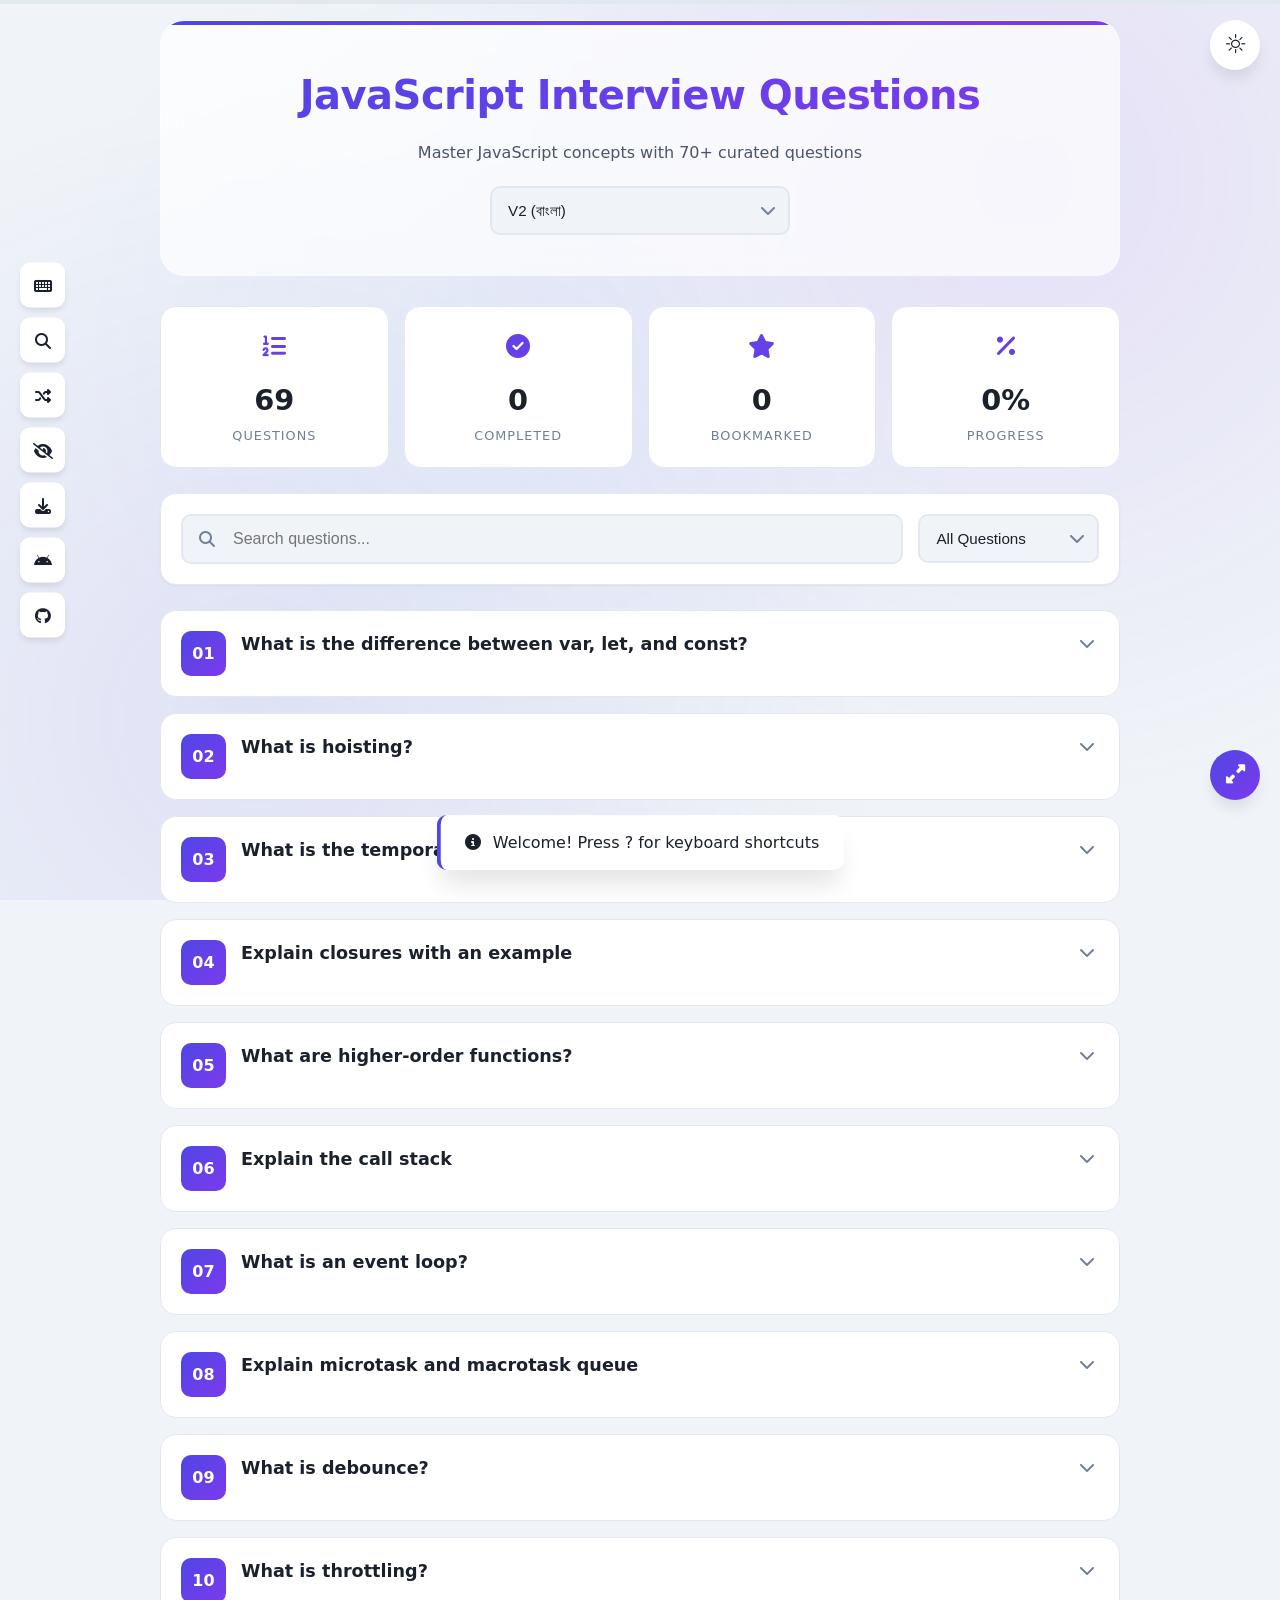
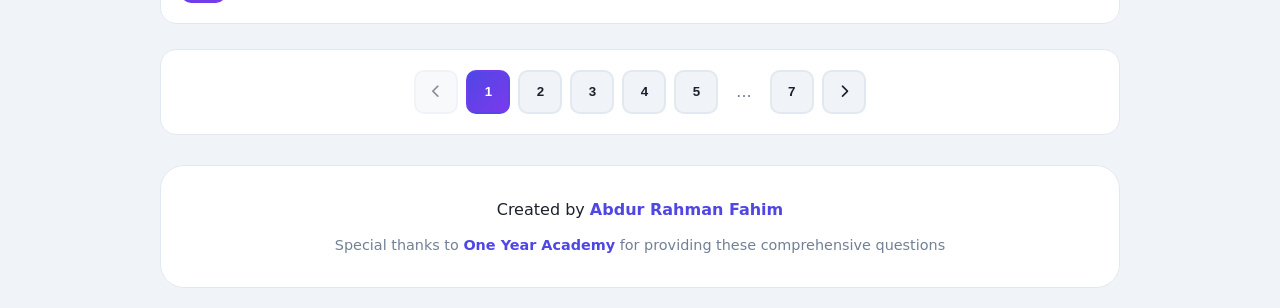
==== index.html @ f9975d42 "v2 and v2english added." ====
<!DOCTYPE html>
<html lang="en">

<head>
  <meta charset="UTF-8">
  <meta name="viewport" content="width=device-width, initial-scale=1.0">
  <title>JavaScript Interview Questions</title>
  <link rel="stylesheet" href="css/all.css">
  <link rel="stylesheet" href="https://cdnjs.cloudflare.com/ajax/libs/font-awesome/6.5.1/css/all.min.css">
  <link rel="stylesheet" href="css/styles.css">
</head>

<body>

  <!-- Progress Bar -->
  <div class="progress-container">
    <div class="progress-bar" id="progressBar"></div>
  </div>

  <!-- Mobile App Bar -->
  <div class="mobile-appbar">
    <div class="appbar-content">
      <h2 class="appbar-title">JS Interview</h2>
      <div class="select-wrapper" style="max-width: 85px; margin: 0 6px;">
        <select id="mobileVersionSelect" onchange="handleVersionChange(this)">
          <option value="v1">V1</option>
          <option value="v2-bn" selected>V2</option>
          <option value="v2-en">V2 (En)</option>
        </select>
      </div>
      <div class="appbar-actions">
        <button class="appbar-btn" onclick="toggleTheme()" aria-label="Toggle theme">
          <i id="mobile-theme-icon"></i>
        </button>
        <button class="appbar-btn" onclick="toggleMobileMenu()" aria-label="Menu">
          <i class="fas fa-bars"></i>
        </button>
      </div>
    </div>
    <!-- Mobile Menu -->
    <div class="mobile-menu" id="mobileMenu">
      <button class="mobile-menu-item" onclick="openModal('shortcuts'); toggleMobileMenu()">
        <i class="fas fa-keyboard"></i>
        <span>Shortcuts</span>
      </button>
      <button class="mobile-menu-item" onclick="openModal('jump'); toggleMobileMenu()">
        <i class="fas fa-search"></i>
        <span>Jump to Question</span>
      </button>
      <button class="mobile-menu-item" onclick="randomQuestion(); toggleMobileMenu()">
        <i class="fas fa-dice"></i>
        <span>Random</span>
      </button>
      <button class="mobile-menu-item" onclick="toggleQuizMode(); toggleMobileMenu()">
        <i class="fas fa-eye-slash"></i>
        <span>Quiz Mode</span>
      </button>
      <button class="mobile-menu-item" onclick="exportProgress(); toggleMobileMenu()">
        <i class="fas fa-download"></i>
        <span>Export</span>
      </button>
      <button class="mobile-menu-item" onclick="downloadApk(); toggleMobileMenu()">
        <i class="fa-brands fa-android"></i>
        <span>Download App</span>
      </button>
      <a href="https://github.com/abdurrahmanfahim/JavaScript-Interview-Questions.git" target="_blank" class="mobile-menu-item">
        <i class="fa-brands fa-github"></i>
        <span>Github Repository</span>
      </a>
    </div>
  </div>

  <!-- Theme Toggle -->
  <button class="theme-toggle" onclick="toggleTheme()" aria-label="Toggle theme">
    <i id="theme-icon"></i>
  </button>

  <!-- Expand Toggle -->
<button class="expand-btn" id="toggleExpand">
  <i class="fas fa-expand-alt"></i>
</button>

  <!-- Back to Top -->
  <button class="back-to-top" id="backToTop" onclick="scrollToTop()">
    <i class="fas fa-arrow-up"></i>
  </button>

  <!-- Quick Actions -->
  <div class="quick-actions">
    <button class="quick-action-btn" onclick="openModal('shortcuts')">
      <i class="fas fa-keyboard"></i>
      <span class="tooltip">Keyboard Shortcuts</span>
    </button>
    <button class="quick-action-btn" onclick="openModal('jump')">
      <i class="fas fa-search"></i>
      <span class="tooltip">Jump to Question</span>
    </button>
    <button class="quick-action-btn" onclick="randomQuestion()">
      <i class="fas fa-random"></i>
      <span class="tooltip">Random Question</span>
    </button>
    <button class="quick-action-btn" onclick="toggleQuizMode()">
      <i class="fas fa-eye-slash"></i>
      <span class="tooltip">Quiz Mode</span>
    </button>
    <button class="quick-action-btn" onclick="exportProgress()">
      <i class="fas fa-download"></i>
      <span class="tooltip">Export Progress</span>
    </button>
    <button class="quick-action-btn" onclick="downloadApk()">
      <i class="fa-brands fa-android"></i>
      <span class="tooltip">Download App</span>
    </button>
    <a href="https://github.com/abdurrahmanfahim/JavaScript-Interview-Questions.git" target="_blank" class="quick-action-btn" >
      <i class="fa-brands fa-github"></i>
      <span class="tooltip">Github Repository</span>
    </a>
  </div>

  <div class="container">
    <!-- Header -->
    <div class="header">
      <h1 class="page-title">JavaScript Interview Questions</h1>
      <p class="subtitle">Master JavaScript concepts with 70+ curated questions</p>
      <div class="select-wrapper" style="max-width: 300px; margin: 20px auto 0;">
        <select id="versionSelect" onchange="handleVersionChange(this)">
          <option value="v1">V1</option>
          <option value="v2-bn" selected>V2 (বাংলা)</option>
          <option value="v2-en">V2 (English)</option>
        </select>
      </div>
    </div>

    <!-- Resume Reading Banner -->
    <div class="resume-banner" id="resumeBanner" style="display: none;">
      <p><i class="fas fa-bookmark"></i> <span id="resumeText">Continue from where you left off</span></p>
      <div>
        <button class="btn" onclick="resumeReading()">
          <i class="fas fa-play"></i> Resume
        </button>
        <button class="btn btn-secondary" onclick="dismissResume()"
          style="background: rgba(255,255,255,0.2); color: white; border: none;">
          <i class="fas fa-times"></i>
        </button>
      </div>
    </div>

    <!-- Stats Bar -->
    <div class="stats-bar">
      <div class="stat-card">
        <div class="stat-icon"><i class="fas fa-list-ol"></i></div>
        <div class="stat-value" id="totalQuestions">70</div>
        <div class="stat-label">Questions</div>
      </div>
      <div class="stat-card">
        <div class="stat-icon"><i class="fas fa-check-circle"></i></div>
        <div class="stat-value" id="completedCount">0</div>
        <div class="stat-label">Completed</div>
      </div>
      <div id="bm" class="stat-card">
        <div class="stat-icon"><i class="fas fa-star"></i></div>
        <div class="stat-value" id="bookmarkedCount">0</div>
        <div class="stat-label">Bookmarked</div>
      </div>
      <div class="stat-card">
        <div class="stat-icon"><i class="fas fa-percentage"></i></div>
        <div class="stat-value" id="progressPercent">0%</div>
        <div class="stat-label">Progress</div>
      </div>
    </div>

    <!-- Toolbar -->
    <div class="toolbar">
      <div class="toolbar-row">
        <div class="search-box">
          <i class="fas fa-search"></i>
          <input type="text" id="searchInput" placeholder="Search questions..." oninput="handleSearch()">
        </div>
        <div class="select-wrapper">
          <select id="filterSelect" onchange="handleFilter()">
            <option value="all">All Questions </option>
            <option value="bookmarked">Bookmarked</option>
            <option value="completed">Completed</option>
            <option value="uncompleted">Not Completed</option>
          </select>
        </div>

      </div>

    </div>

    <!-- Questions Container -->
    <div class="questions-container" id="questionsContainer">
      <!-- Questions will be loaded here -->
    </div>

    <!-- Pagination -->
    <div class="pagination" id="pagination">
      <!-- Pagination buttons will be rendered here -->
    </div>

    <!-- Footer -->
    <footer class="footer">
      <p>Created by <a href="https://github.com/abdurrahmanfahim" target="_blank" rel="noopener noreferrer">Abdur Rahman
          Fahim</a></p>
      <p class="credits">Special thanks to <strong><a href="https://oneyear.academy/" target="_blank"
            rel="noopener noreferrer">One Year Academy</a></strong> for providing these comprehensive questions</p>
    </footer>
  </div>

  <!-- Modals -->
  <div class="modal-overlay" id="modalOverlay" onclick="closeModal(event)">
    <div class="modal" onclick="event.stopPropagation()">
      <div class="modal-header">
        <h2 class="modal-title" id="modalTitle">Modal</h2>
        <button class="modal-close" onclick="closeModal()">
          <i class="fas fa-times"></i>
        </button>
      </div>
      <div class="modal-body" id="modalBody">
        <!-- Modal content -->
      </div>
    </div>
  </div>

  <!-- Toast Container -->
  <div class="toast-container" id="toastContainer"></div>

  <script src="scripts/questionsData.js"></script>
  <script src="scripts/questionsDataV2.js"></script>
  <script src="scripts/logic.js">
  </script>

</body>

</html>
---- css/styles.css ----
/* CSS Variables */
:root {
  --bg-primary: #f0f4f8;
  --bg-secondary: #ffffff;
  --bg-tertiary: #e2e8f0;
  --text-primary: #1a202c;
  --text-secondary: #4a5568;
  --text-muted: #718096;
  --accent-primary: #4f46e5;
  --accent-secondary: #7c3aed;
  --accent-gradient: linear-gradient(135deg, #4f46e5 0%, #7c3aed 100%);
  --success: #10b981;
  --warning: #f59e0b;
  --danger: #ef4444;
  --info: #3b82f6;
  --border-color: #e2e8f0;
  --shadow-sm: 0 1px 2px rgba(0, 0, 0, 0.05);
  --shadow-md: 0 4px 6px -1px rgba(0, 0, 0, 0.1);
  --shadow-lg: 0 10px 15px -3px rgba(0, 0, 0, 0.1);
  --shadow-xl: 0 20px 25px -5px rgba(0, 0, 0, 0.1);
  --radius-sm: 6px;
  --radius-md: 10px;
  --radius-lg: 16px;
  --radius-xl: 24px;
  --transition: all 0.3s cubic-bezier(0.4, 0, 0.2, 1);
  --glass-bg: rgba(255, 255, 255, 0.7);
  --glass-border: rgba(255, 255, 255, 0.3);
}

[data-theme="dark"] {
  --bg-primary: #0f172a;
  --bg-secondary: #1e293b;
  --bg-tertiary: #334155;
  --text-primary: #f1f5f9;
  --text-secondary: #cbd5e1;
  --text-muted: #94a3b8;
  --border-color: #334155;
  --glass-bg: rgba(30, 41, 59, 0.8);
  --glass-border: rgba(71, 85, 105, 0.5);
}

* {
  margin: 0;
  padding: 0;
  box-sizing: border-box;
}

a {
  text-decoration: none;
}

body {
  font-family:
    "Segoe UI",
    system-ui,
    -apple-system,
    sans-serif;
  background: var(--bg-primary);
  color: var(--text-primary);
  line-height: 1.7;
  min-height: 100vh;
  transition: var(--transition);
}

/* Animated Background */
body::before {
  content: "";
  position: fixed;
  top: 0;
  left: 0;
  width: 100%;
  height: 100%;
  background:
    radial-gradient(
      circle at 20% 80%,
      rgba(79, 70, 229, 0.1) 0%,
      transparent 50%
    ),
    radial-gradient(
      circle at 80% 20%,
      rgba(124, 58, 237, 0.1) 0%,
      transparent 50%
    ),
    radial-gradient(
      circle at 40% 40%,
      rgba(59, 130, 246, 0.05) 0%,
      transparent 50%
    );
  pointer-events: none;
  z-index: -1;
}

/* Scrollbar */
::-webkit-scrollbar {
  width: 10px;
  height: 10px;
}

::-webkit-scrollbar-track {
  background: var(--bg-tertiary);
  border-radius: 5px;
}

::-webkit-scrollbar-thumb {
  background: var(--accent-gradient);
  border-radius: 5px;
}

::-webkit-scrollbar-thumb:hover {
  background: var(--accent-secondary);
}

/* Container */
.container {
  max-width: 1000px;
  margin: 0 auto;
  padding: 20px;
}

/* Header */
.header {
  text-align: center;
  margin-bottom: 30px;
  padding: 40px 20px;
  background: var(--glass-bg);
  backdrop-filter: blur(10px);
  border-radius: var(--radius-xl);
  border: 1px solid var(--glass-border);
  position: relative;
  overflow: hidden;
}

.header::before {
  content: "";
  position: absolute;
  top: 0;
  left: 0;
  right: 0;
  height: 4px;
  background: var(--accent-gradient);
}

.page-title {
  font-size: clamp(1.8rem, 5vw, 2.5rem);
  font-weight: 800;
  background: var(--accent-gradient);
  -webkit-background-clip: text;
  -webkit-text-fill-color: transparent;
  background-clip: text;
  margin-bottom: 10px;
  letter-spacing: -0.5px;
}

.subtitle {
  color: var(--text-secondary);
  font-size: 1rem;
}

/* Version Toggle */
.version-toggle {
  display: inline-flex;
  gap: 0;
  margin-top: 14px;
  border-radius: var(--radius-md);
  overflow: hidden;
  border: 2px solid var(--accent-primary);
}

.version-btn {
  padding: 6px 20px;
  border: none;
  background: transparent;
  color: var(--accent-primary);
  font-weight: 700;
  font-size: 0.95rem;
  cursor: pointer;
  transition: var(--transition);
}

.version-btn.active {
  background: var(--accent-gradient);
  color: white;
}

.version-btn:not(.active):hover {
  background: rgba(79, 70, 229, 0.1);
}

/* Stats Bar */
.stats-bar {
  display: grid;
  grid-template-columns: repeat(auto-fit, minmax(140px, 1fr));
  gap: 15px;
  margin-bottom: 25px;
}

.stat-card {
  background: var(--bg-secondary);
  padding: 20px;
  border-radius: var(--radius-lg);
  text-align: center;
  border: 1px solid var(--border-color);
  transition: var(--transition);
  position: relative;
  overflow: hidden;
}

.stat-card::before {
  content: "";
  position: absolute;
  top: 0;
  left: 0;
  right: 0;
  height: 3px;
  background: var(--accent-gradient);
  transform: scaleX(0);
  transition: var(--transition);
}

.stat-card:hover {
  transform: translateY(-3px);
  box-shadow: var(--shadow-lg);
}

.stat-card:hover::before {
  transform: scaleX(1);
}

.stat-icon {
  font-size: 1.5rem;
  margin-bottom: 8px;
  background: var(--accent-gradient);
  -webkit-background-clip: text;
  -webkit-text-fill-color: transparent;
}

.stat-value {
  font-size: 1.8rem;
  font-weight: 700;
  color: var(--text-primary);
}

.stat-label {
  font-size: 0.8rem;
  color: var(--text-muted);
  text-transform: uppercase;
  letter-spacing: 1px;
}

/* Toolbar */
.toolbar {
  background: var(--bg-secondary);
  padding: 20px;
  border-radius: var(--radius-lg);
  margin-bottom: 25px;
  border: 1px solid var(--border-color);
  box-shadow: var(--shadow-sm);
}

.toolbar-row {
  display: grid;
  grid-template-columns: 8fr 2fr;
  gap: 15px;
  align-items: center;
}

.toolbar-row:not(:last-child) {
  margin-bottom: 15px;
  padding-bottom: 15px;
  border-bottom: 1px solid var(--border-color);
}

/* Search Box */
.search-box {
  flex: 1;
  /* min-width: 250px; */
  position: relative;
}

.search-box input {
  width: 100%;
  padding: 14px 20px 14px 50px;
  border: 2px solid var(--border-color);
  border-radius: var(--radius-md);
  font-size: 1rem;
  background: var(--bg-primary);
  color: var(--text-primary);
  transition: var(--transition);
}

.search-box input:focus {
  outline: none;
  border-color: var(--accent-primary);
  box-shadow: 0 0 0 4px rgba(79, 70, 229, 0.15);
}

.search-box i {
  position: absolute;
  left: 18px;
  top: 50%;
  transform: translateY(-50%);
  color: var(--text-muted);
}

/* Select Dropdowns */
.select-wrapper {
  position: relative;
  min-width: 150px;
}

.select-wrapper select {
  appearance: none;
  width: 100%;
  padding: 14px 40px 14px 16px;
  border: 2px solid var(--border-color);
  border-radius: var(--radius-md);
  font-size: 0.95rem;
  background: var(--bg-primary);
  color: var(--text-primary);
  cursor: pointer;
  transition: var(--transition);
}

.select-wrapper select:focus {
  outline: none;
  border-color: var(--accent-primary);
}

.select-wrapper::after {
  content: "\f078";
  font-family: "Font Awesome 6 Free";
  font-weight: 900;
  position: absolute;
  right: 14px;
  top: 50%;
  transform: translateY(-50%);
  color: var(--text-muted);
  pointer-events: none;
}

/* Buttons */
.btn {
  display: inline-flex;
  align-items: center;
  gap: 8px;
  padding: 12px 20px;
  border: none;
  border-radius: var(--radius-md);
  font-size: 0.95rem;
  font-weight: 600;
  cursor: pointer;
  transition: var(--transition);
  white-space: nowrap;
}

.btn-primary {
  background: var(--accent-gradient);
  color: white;
  box-shadow: var(--shadow-md);
}

.btn-primary:hover {
  transform: translateY(-2px);
  box-shadow: var(--shadow-lg);
}

.btn-secondary {
  background: var(--bg-tertiary);
  color: var(--text-primary);
  border: 1px solid var(--border-color);
}

.btn-secondary:hover {
  background: var(--border-color);
}

.btn-icon {
  width: 44px;
  height: 44px;
  padding: 0;
  display: flex;
  align-items: center;
  justify-content: center;
  border-radius: var(--radius-md);
}

.btn-success {
  background: var(--success);
  color: white;
}

.btn-warning {
  background: var(--warning);
  color: white;
}

.btn-danger {
  background: var(--danger);
  color: white;
}

/* Button Group */
.btn-group {
  display: flex;
  gap: 5px;
}

.btn-group .btn {
  border-radius: 0;
}

.btn-group .btn:first-child {
  border-radius: var(--radius-md) 0 0 var(--radius-md);
}

.btn-group .btn:last-child {
  border-radius: 0 var(--radius-md) var(--radius-md) 0;
}

/* Question Cards */
.questions-container {
  display: flex;
  flex-direction: column;
  gap: 16px;
  margin-bottom: 25px;
}

.question-card {
  background: var(--bg-secondary);
  border-radius: var(--radius-lg);
  border: 1px solid var(--border-color);
  overflow: hidden;
  transition: var(--transition);
  position: relative;
}

.question-card::before {
  content: "";
  position: absolute;
  left: 0;
  top: 0;
  bottom: 0;
  width: 4px;
  /* background: var(--accent-gradient); */
  opacity: 0;
  transition: var(--transition);
}

.question-card:hover {
  box-shadow: var(--shadow-lg);
  transform: translateY(-2px);
}

.question-card:hover::before {
  opacity: 1;
}

.question-card.bookmarked {
  /* border-color: var(--warning); */
}

.question-card.bookmarked::before {
  /* background: var(--warning); */
  opacity: 1;
}

.question-card.completed {
  border-color: var(--success);
}

.question-card.completed .question-header {
  background: rgba(16, 185, 129, 0.05);
}

.question-header {
  padding: 20px;
  display: flex;
  align-items: flex-start;
  gap: 15px;
  cursor: pointer;
  transition: var(--transition);
}

.question-header:hover {
  background: var(--bg-tertiary);
}

.question-number {
  min-width: 45px;
  height: 45px;
  background: var(--accent-gradient);
  color: white;
  border-radius: var(--radius-md);
  display: flex;
  align-items: center;
  justify-content: center;
  font-weight: 700;
  font-size: 1rem;
  flex-shrink: 0;
}

.question-title {
  flex: 1;
  font-size: 1.1rem;
  font-weight: 600;
  color: var(--text-primary);
  line-height: 1.5;
}

.question-actions {
  display: flex;
  flex-direction: column;
  gap: 4px;
  flex-shrink: 0;
}

.action-btn {
  width: 36px;
  height: 36px;
  border: none;
  background: transparent;
  border-radius: var(--radius-sm);
  cursor: pointer;
  color: var(--text-muted);
  display: flex;
  align-items: center;
  justify-content: center;
  transition: var(--transition);
    border: var(--accent-primary) 1px solid;
    align-self: self-end;
}

.action-btn:hover {
  background: var(--bg-tertiary);
  color: var(--accent-primary);
}

.action-btn.bookmarked {
  color: var(--warning);
}

.action-btn.completed {
  color: var(--success);
}

.expand-icon {
  width: 24px;
  height: 24px;
  display: flex;
  flex-direction: column;
  align-items: center;
  justify-content: center;
  transition: var(--transition);
  color: var(--text-muted);
}

.question-card.expanded .expand-icon {
  transform: rotate(180deg);
}

.question-content {
  max-height: 0;
  overflow: hidden;
  transition: max-height 0.4s ease-out;
}

.question-card.expanded .question-content {
  max-height: 2000px;
}

.question-body {
  padding: 0 20px 20px 80px;
  color: var(--text-secondary);
}

.question-body p {
  margin-bottom: 15px;
}

.question-body strong {
  color: var(--text-primary);
}

.question-body ul,
.question-body ol {
  margin: 15px 0;
  padding-left: 25px;
}

.question-body li {
  margin-bottom: 8px;
}

.question-body code {
  background: var(--bg-tertiary);
  padding: 3px 8px;
  border-radius: 4px;
  font-family: "Fira Code", "Consolas", monospace;
  font-size: 0.9em;
  color: #e7425b;
}

.question-body pre {
  background: var(--bg-primary);
  padding: 20px;
  border-radius: var(--radius-md);
  overflow-x: auto;
  margin: 15px 0;
  border: 1px solid var(--border-color);
  position: relative;
}

.question-body pre code {
  background: none;
  padding: 0;
  color: var(--text-primary);
}

/* Copy Button */
.copy-btn {
  position: absolute;
  top: 10px;
  right: 10px;
  padding: 6px 12px;
  background: var(--accent-gradient);
  color: white;
  border: none;
  border-radius: var(--radius-sm);
  font-size: 0.8rem;
  cursor: pointer;
  opacity: 0;
  transition: var(--transition);
}

.question-body pre:hover .copy-btn {
  opacity: 1;
}

.copy-btn:hover {
  transform: scale(1.05);
}

/* bottom-actions */
.bottom-actions {
  display: flex;
  flex-wrap: wrap;
  gap: 8px;
  margin-top: 15px;
  justify-content: end;
}

.tag {
  padding: 4px 12px;
  background: var(--bg-tertiary);
  border-radius: 20px;
  font-size: 0.8rem;
  color: var(--text-secondary);
  border: 1px solid var(--border-color);
}

.tag.difficulty-easy {
  background: rgba(16, 185, 129, 0.1);
  color: var(--success);
  border-color: var(--success);
}

.tag.difficulty-medium {
  background: rgba(245, 158, 11, 0.1);
  color: var(--warning);
  border-color: var(--warning);
}

.tag.difficulty-hard {
  background: rgba(239, 68, 68, 0.1);
  color: var(--danger);
  border-color: var(--danger);
}

/* Pagination */
.pagination {
  display: flex;
  justify-content: center;
  align-items: center;
  gap: 8px;
  flex-wrap: wrap;
  margin-bottom: 30px;
  padding: 20px;
  background: var(--bg-secondary);
  border-radius: var(--radius-lg);
  border: 1px solid var(--border-color);
}

.page-btn {
  min-width: 44px;
  height: 44px;
  display: flex;
  align-items: center;
  justify-content: center;
  border: 2px solid var(--border-color);
  background: var(--bg-primary);
  color: var(--text-primary);
  border-radius: var(--radius-md);
  font-weight: 600;
  cursor: pointer;
  transition: var(--transition);
}

.page-btn:hover:not(:disabled) {
  border-color: var(--accent-primary);
  color: var(--accent-primary);
}

.page-btn.active {
  background: var(--accent-gradient);
  border-color: transparent;
  color: white;
}

.page-btn:disabled {
  opacity: 0.5;
  cursor: not-allowed;
}

.page-ellipsis {
  padding: 0 10px;
  color: var(--text-muted);
}

/* Theme Toggle */
.theme-toggle {
  position: fixed;
  top: 20px;
  right: 20px;
  width: 50px;
  height: 50px;
  border-radius: 50%;
  border: none;
  background: var(--bg-secondary);
  color: var(--text-primary);
  cursor: pointer;
  box-shadow: var(--shadow-lg);
  transition: var(--transition);
  z-index: 1000;
  display: flex;
  align-items: center;
  justify-content: center;
  font-size: 1.2rem;
}

.theme-toggle:hover {
  transform: scale(1.1) rotate(15deg);
}

/* Back to Top */
.back-to-top {
  position: fixed;
  bottom: 30px;
  right: 20px;
  width: 50px;
  height: 50px;
  border-radius: 50%;
  border: none;
  background: var(--accent-gradient);
  color: white;
  cursor: pointer;
  box-shadow: var(--shadow-lg);
  transition: var(--transition);
  z-index: 1000;
  display: flex;
  align-items: center;
  justify-content: center;
  font-size: 1.2rem;
  opacity: 0;
  visibility: hidden;
  transform: translateY(20px);
}

.back-to-top.visible {
  opacity: 1;
  visibility: visible;
  transform: translateY(0);
}

.back-to-top:hover {
  transform: translateY(-3px);
}

/* Expand button */
.expand-btn {
  position: fixed;
  bottom: 100px;
  right: 20px;
  width: 50px;
  height: 50px;
  border-radius: 50%;
  border: none;
  background: var(--accent-gradient);
  color: #fff;
  cursor: pointer;
  box-shadow: var(--shadow-lg);
  transition: all 0.3s ease;
  z-index: 1000;

  display: flex;
  align-items: center;
  justify-content: center;

  font-size: 1.2rem;
}


/* Resume Reading Banner */
.resume-banner {
  /* background: var(--accent-gradient);
  color: white;
  padding: 16px 20px;
  border-radius: var(--radius-lg);
  margin-bottom: 20px; */
  /* display: flex; */
  /* align-items: center;
  justify-content: space-between;
  flex-wrap: wrap;
  gap: 15px;
  animation: slideDown 0.5s ease; */
  display: none;
}

@keyframes slideDown {
  from {
    opacity: 0;
    transform: translateY(-20px);
  }
  to {
    opacity: 1;
    transform: translateY(0);
  }
}

.resume-banner p {
  display: flex;
  align-items: center;
  gap: 10px;
  font-weight: 500;
  display: none;
}

.resume-banner .btn {
  background: white;
  color: var(--accent-primary);
  display: none;
}

.resume-banner .btn:hover {
  background: rgba(255, 255, 255, 0.9);
}

/* Progress Bar */
.progress-container {
  position: fixed;
  top: 0;
  left: 0;
  right: 0;
  height: 4px;
  background: var(--bg-tertiary);
  z-index: 1001;
}

.progress-bar {
  height: 100%;
  background: var(--accent-gradient);
  width: 0%;
  transition: width 0.3s ease;
}

/* Quick Actions Panel */
.quick-actions {
  position: fixed;
  left: 20px;
  top: 50%;
  transform: translateY(-50%);
  display: flex;
  flex-direction: column;
  gap: 10px;
  z-index: 999;
}

.quick-action-btn {
  width: 45px;
  height: 45px;
  border-radius: var(--radius-md);
  border: none;
  background: var(--bg-secondary);
  color: var(--text-primary);
  cursor: pointer;
  box-shadow: var(--shadow-md);
  transition: var(--transition);
  display: flex;
  align-items: center;
  justify-content: center;
  font-size: 1rem;
  position: relative;

}

.quick-action-btn:hover {
  transform: translateX(5px);
  background: var(--accent-primary);
  color: white;
}

.quick-action-btn .tooltip {
  position: absolute;
  left: 55px;
  background: var(--bg-secondary);
  color: var(--text-primary);
  padding: 8px 12px;
  border-radius: var(--radius-sm);
  font-size: 0.85rem;
  white-space: nowrap;
  opacity: 0;
  visibility: hidden;
  transition: var(--transition);
  box-shadow: var(--shadow-md);
}

.quick-action-btn:hover .tooltip {
  opacity: 1;
  visibility: visible;
}

/* Mobile App Bar */
.mobile-appbar {
  display: none;
  position: fixed;
  top: 0;
  left: 0;
  right: 0;
  background: var(--glass-bg);
  backdrop-filter: blur(10px);
  border-bottom: 1px solid var(--glass-border);
  z-index: 1000;
  box-shadow: var(--shadow-md);
}

.appbar-content {
  display: flex;
  align-items: center;
  justify-content: space-between;
  padding: 12px 16px;
  max-width: 1000px;
  margin: 0 auto;
  width: 100%;
}

.appbar-title {
  font-size: 1.2rem;
  font-weight: 700;
  background: var(--accent-gradient);
  -webkit-background-clip: text;
  -webkit-text-fill-color: transparent;
  background-clip: text;
  margin: 0;
}

.appbar-actions {
  display: flex;
  gap: 10px;
  align-items: center;
}

.appbar-btn {
  width: 40px;
  height: 40px;
  border-radius: var(--radius-md);
  border: none;
  background: transparent;
  color: var(--text-primary);
  cursor: pointer;
  display: flex;
  align-items: center;
  justify-content: center;
  font-size: 1.1rem;
  transition: var(--transition);
}

.appbar-btn:active {
  background: var(--accent-primary);
  color: white;
}

/* Mobile Menu */
.mobile-menu {
  display: none;
  flex-direction: column;
  gap: 0;
  background: var(--bg-secondary);
  border-bottom: 1px solid var(--border-color);
  padding: 8px 0;
  position: absolute;
  top: 100%;
  left: 0;
  right: 0;
  animation: slideDown 0.3s ease-out;
}

.mobile-menu.active {
  display: flex;
}

@keyframes slideDown {
  from {
    opacity: 0;
    transform: translateY(-10px);
  }
  to {
    opacity: 1;
    transform: translateY(0);
  }
}

.mobile-menu-item {
  display: flex;
  align-items: center;
  gap: 12px;
  padding: 12px 16px;
  border: none;
  background: transparent;
  color: var(--text-primary);
  cursor: pointer;
  text-align: left;
  font-size: 0.95rem;
  transition: var(--transition);
  width: 100%;
}

.mobile-menu-item:hover {
  background: var(--accent-primary);
  color: white;
}

.mobile-menu-item i {
  font-size: 1.1rem;
  width: 20px;
}

/* Modal */
.modal-overlay {
  position: fixed;
  inset: 0;
  background: rgba(0, 0, 0, 0.5);
  backdrop-filter: blur(5px);
  display: flex;
  align-items: center;
  justify-content: center;
  z-index: 2000;
  opacity: 0;
  visibility: hidden;
  transition: var(--transition);
}

.modal-overlay.active {
  opacity: 1;
  visibility: visible;
}

.modal {
  background: var(--bg-secondary);
  padding: 30px;
  border-radius: var(--radius-xl);
  max-width: 500px;
  width: 90%;
  max-height: 80vh;
  overflow-y: auto;
  transform: scale(0.9) translateY(20px);
  transition: var(--transition);
  box-shadow: var(--shadow-xl);
}

.modal-overlay.active .modal {
  transform: scale(1) translateY(0);
}

.modal-header {
  display: flex;
  align-items: center;
  justify-content: space-between;
  margin-bottom: 20px;
}

.modal-title {
  font-size: 1.4rem;
  font-weight: 700;
  color: var(--text-primary);
}

.modal-close {
  width: 36px;
  height: 36px;
  border: none;
  background: var(--bg-tertiary);
  border-radius: 50%;
  cursor: pointer;
  color: var(--text-primary);
  transition: var(--transition);
}

.modal-close:hover {
  background: var(--danger);
  color: white;
}

/* Jump to Question */
.jump-input-group {
  display: flex;
  gap: 10px;
  margin-top: 20px;
}

.jump-input-group input {
  flex: 1;
  padding: 14px;
  border: 2px solid var(--border-color);
  border-radius: var(--radius-md);
  font-size: 1rem;
  background: var(--bg-primary);
  color: var(--text-primary);
}

.jump-input-group input:focus {
  outline: none;
  border-color: var(--accent-primary);
}

/* Keyboard Shortcuts */
.shortcuts-list {
  display: grid;
  gap: 12px;
  margin-top: 15px;
}

.shortcut-item {
  display: flex;
  align-items: center;
  justify-content: space-between;
  padding: 10px;
  background: var(--bg-primary);
  border-radius: var(--radius-sm);
}

.shortcut-keys {
  display: flex;
  gap: 5px;
}

.key {
  padding: 5px 10px;
  background: var(--bg-tertiary);
  border-radius: 4px;
  font-family: monospace;
  font-size: 0.85rem;
  border: 1px solid var(--border-color);
}

/* Footer */
.footer {
  text-align: center;
  padding: 30px;
  background: var(--bg-secondary);
  border-radius: var(--radius-xl);
  border: 1px solid var(--border-color);
  margin-top: 20px;
}

.footer a {
  color: var(--accent-primary);
  text-decoration: none;
  font-weight: 600;
  transition: var(--transition);
}

.footer a:hover {
  text-decoration: underline;
}

.footer .credits {
  margin-top: 10px;
  color: var(--text-muted);
  font-size: 0.9rem;
}

/* Toast Notifications */
.toast-container {
  position: fixed;
  bottom: 30px;
  left: 50%;
  transform: translateX(-50%);
  z-index: 3000;
  display: flex;
  flex-direction: column;
  gap: 10px;
}

.toast {
  padding: 14px 24px;
  background: var(--bg-secondary);
  border-radius: var(--radius-md);
  box-shadow: var(--shadow-xl);
  display: flex;
  align-items: center;
  gap: 12px;
  animation: toastIn 0.3s ease;
  border-left: 4px solid var(--accent-primary);
}

.toast.success {
  border-left-color: var(--success);
}

.toast.warning {
  border-left-color: var(--warning);
}

.toast.error {
  border-left-color: var(--danger);
}

@keyframes toastIn {
  from {
    opacity: 0;
    transform: translateY(20px);
  }
  to {
    opacity: 1;
    transform: translateY(0);
  }
}

/* Loading State */
.loading {
  display: flex;
  flex-direction: column;
  align-items: center;
  justify-content: center;
  padding: 60px;
  gap: 20px;
}

.spinner {
  width: 50px;
  height: 50px;
  border: 4px solid var(--border-color);
  border-top-color: var(--accent-primary);
  border-radius: 50%;
  animation: spin 1s linear infinite;
}

@keyframes spin {
  to {
    transform: rotate(360deg);
  }
}

/* Empty State */
.empty-state {
  text-align: center;
  padding: 60px 20px;
  color: var(--text-muted);
}

.empty-state i {
  font-size: 4rem;
  margin-bottom: 20px;
  opacity: 0.5;
}

.empty-state h3 {
  font-size: 1.4rem;
  margin-bottom: 10px;
  color: var(--text-primary);
}

/* Quiz Mode */
.quiz-mode .question-body {
  filter: blur(8px);
  user-select: none;
  transition: var(--transition);
}

.quiz-mode .question-body:hover {
  filter: blur(0);
}

.quiz-mode .question-card.revealed .question-body {
  filter: blur(0);
}

/* Responsive */
@media (max-width: 768px) {
  body {
    padding-top: 60px;
  }

  .mobile-appbar {
    display: block;
  }

  .theme-toggle {
    display: none;
  }

  .container {
    padding: 15px;
  }

  .header {
    display: none;
  }

  .page-title {
    display: none;
  }

  .subtitle {
    display: none;
  }

  .stats-bar {
    display: flex;
    grid-template-columns: none;
    gap: 6px;
    margin-bottom: 0;
    background: transparent;
    padding: 8px 10px;
    border: none;
    justify-content: space-between;
    margin-top: -3px;
  }

  .stat-card {
    background: transparent;
    padding: 0;
    border: none;
    text-align: center;
    flex: 1;
    min-width: 45px;
  }

  .stat-card::before {
    display: none;
  }

  .stat-card:hover {
    transform: none;
    box-shadow: none;
  }

  .stat-icon {
    font-size: 0.9rem;
    margin-bottom: 2px;
  }

  .stat-value {
    font-size: 0.8rem;
    font-weight: 700;
  }

  .stat-label {
    font-size: 0.55rem;
    color: var(--text-muted);
  }

  .quick-actions {
    display: none;
  }

  .theme-toggle {
    top: 15px;
    right: 15px;
    width: 44px;
    height: 44px;
  }

  .toolbar {
    padding: 8px;
    margin-bottom: 12px;
  }

  .toolbar-row {
    display: grid !important;
    grid-template-columns: 6fr 3fr !important;
    gap: 8px;
  }


  .select-wrapper select {
    font-size: 0.8rem;
    padding: 6px 6px;
  }

  .toolbar .btn {
    padding: 8px 10px;
    font-size: 0.8rem;
    flex: 1 1 auto;
    min-width: 75px;
  }

  .toolbar .btn i {
    margin-right: 3px;
  }

  .question-body {
    padding: 0 20px 20px 20px;
  }

  .question-number {
    min-width: 38px;
    height: 38px;
    font-size: 0.9rem;
  }

  .question-title {
    font-size: 1rem;
  }

  .stats-bar {
    grid-template-columns: repeat(2, 1fr);
  }

  .resume-banner {
    display: none;
  }
}

/* Extra Small Screens */
@media (max-width: 480px) {
  body {
    padding-top: 55px;
  }

  .container {
    padding-top: 70px;
    padding: 12px;
  }

  .page-title {
    display: none;
  }

  .subtitle {
    display: none;
  }

  .header {
    padding: 20px 12px;
  }

  .appbar-title {
    font-size: 1rem;
  }

  .toolbar {
    padding: 8px 6px;
    margin-bottom: 10px;
  }

  .toolbar-row {
    gap: 5px;
  }

  .toolbar-row:not(:last-child) {
    margin-bottom: 5px;
    padding-bottom: 5px;
  }

  .search-box input {
    padding: 8px 8px 8px 32px;
    font-size: 0.8rem;
  }

  .search-box i {
    left: 10px;
  }

  .select-wrapper {
    min-width: 100px;
  }

  .select-wrapper select {
    font-size: 0.75rem;
    padding: 8.5px 6px;
  }

  .toolbar .btn {
    padding: 6px 8px;
    font-size: 0.7rem;
    min-width: 65px;
  }

  .toolbar .btn i {
    margin-right: 2px;
    font-size: 0.8rem;
  }

  .stats-bar {
    grid-template-columns: repeat(2, 1fr);
    gap: 10px;
  }

  .stat-card {
    padding: 15px;
  }

  .stat-value {
    font-size: 0.8rem;
    font-weight: 700;
  }

  .stat-label {
    font-size: 0.7rem;
  }

  .toolbar {
    flex-direction: column;
    gap: 10px;
  }

  .toolbar-row {
    display: grid;
    grid-template-columns: 6fr 4fr;
    gap: 5px;
  }

  .question-header {
    padding: 15px;
  }

  .question-title {
    font-size: 0.95rem;
  }

  .question-body {
    padding: 0 15px 15px 15px;
    font-size: 0.9rem;
  }

  .pagination {
    gap: 5px;
  }

  .pagination button,
  .pagination span {
    padding: 8px 10px;
    font-size: 0.85rem;
  }

  .back-to-top {
    width: 40px;
    height: 40px;
    font-size: 0.9rem;
    bottom: 20px;
    right: 15px;
  }

  .expand-btn {
    width: 40px;
    height: 40px;
    font-size: 0.9rem;
    bottom: 75px;
    right: 15px;
  }

  .toast-container {
    bottom: 15px;
    left: 15px;
    right: 15px;
    transform: none;
  }

  .toast {
    padding: 12px 16px;
    font-size: 0.9rem;
  }

  .theme-toggle {
    display: none;
  }

  .modal-content {
    width: 95%;
    max-height: 85vh;
  }

  .modal-header {
    padding: 20px;
  }

  .modal-body {
    padding: 15px 20px;
  }

  .modal-footer {
    padding: 15px 20px;
  }

   .resume-banner {
    display: none;
  }

  #bm {
    display: none;
  }
}

/* Print Styles */
@media print {
  .theme-toggle,
  .quick-actions,
  .back-to-top,
  .toolbar,
  .pagination,
  .progress-container,
  .question-actions {
    display: none !important;
  }

  .question-card {
    break-inside: avoid;
    box-shadow: none;
    border: 1px solid #ddd;
  }

  .question-content {
    max-height: none !important;
  }

  .question-body {
    filter: none !important;
  }
}
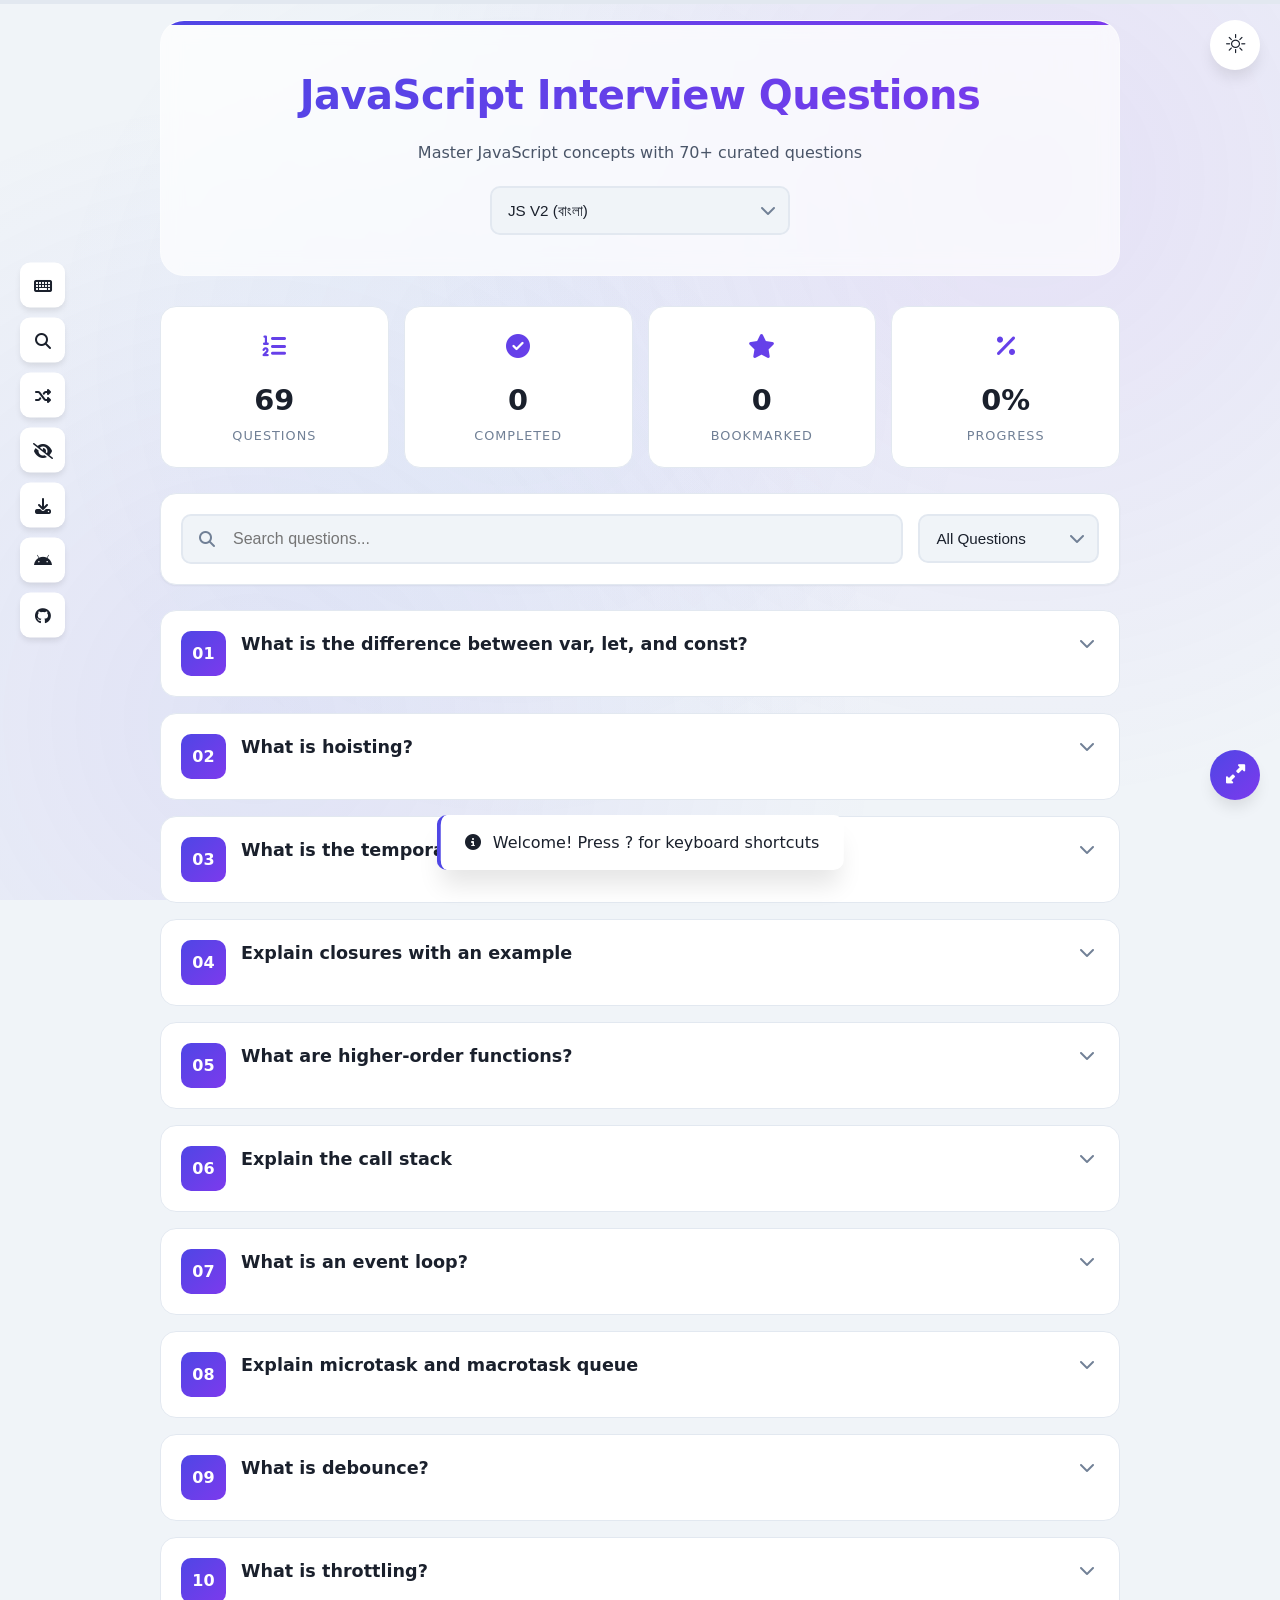
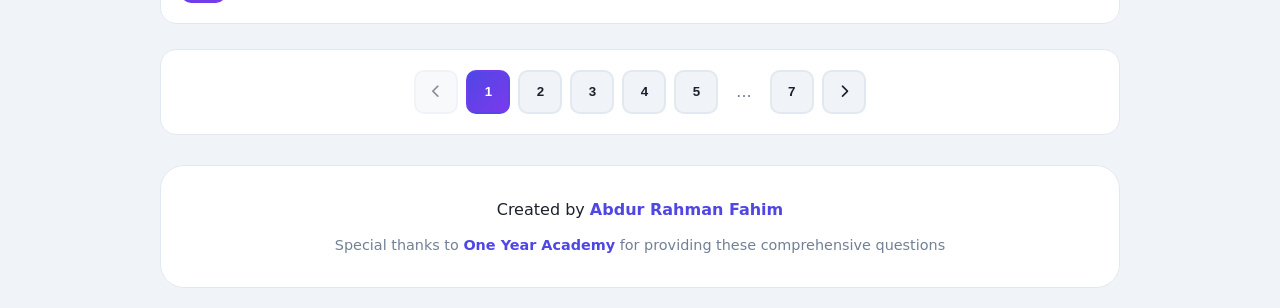
==== commit ac38d90f: "feat: data-driven topic system, topic-specific progress, service worker fix" ====
--- a/index.html
+++ b/index.html
@@ -23,9 +23,6 @@
       <h2 class="appbar-title">JS Interview</h2>
       <div class="select-wrapper" style="max-width: 85px; margin: 0 6px;">
         <select id="mobileVersionSelect" onchange="handleVersionChange(this)">
-          <option value="v1">V1</option>
-          <option value="v2-bn" selected>V2</option>
-          <option value="v2-en">V2 (En)</option>
         </select>
       </div>
       <div class="appbar-actions">
@@ -124,9 +121,6 @@
       <p class="subtitle">Master JavaScript concepts with 70+ curated questions</p>
       <div class="select-wrapper" style="max-width: 300px; margin: 20px auto 0;">
         <select id="versionSelect" onchange="handleVersionChange(this)">
-          <option value="v1">V1</option>
-          <option value="v2-bn" selected>V2 (বাংলা)</option>
-          <option value="v2-en">V2 (English)</option>
         </select>
       </div>
     </div>
@@ -226,10 +220,23 @@
   <!-- Toast Container -->
   <div class="toast-container" id="toastContainer"></div>
 
+  <script src="scripts/topicsConfig.js"></script>
   <script src="scripts/questionsData.js"></script>
   <script src="scripts/questionsDataV2.js"></script>
-  <script src="scripts/logic.js">
+  <script src="scripts/reactQuestionsData.js"></script>
+  <script>
+    // data files load হওয়ার পর dataMap এ register করা
+    registerData("questionsDataV1", questionsDataV1);
+    registerData("questionsDataV2", questionsDataV2);
+    registerData("questionsDataV2En", questionsDataV2En);
+    registerData("reactQuestionsData", reactQuestionsData);
   </script>
+  <script src="scripts/logic.js"></script>
+  <script>
+    if ('serviceWorker' in navigator) {
+      navigator.serviceWorker.register('scripts/service-worker.js');
+    }
+  </script>
 
 </body>
 
--- a/css/styles.css
+++ b/css/styles.css
@@ -1611,6 +1611,73 @@
   }
 }
 
+/* Table Styles */
+.question-body table {
+  width: 100%;
+  border-collapse: collapse;
+  margin: 15px 0;
+  border-radius: var(--radius-md);
+  overflow: hidden;
+  border: 1px solid var(--border-color);
+  font-size: 0.9rem;
+}
+
+.question-body table thead,
+.question-body .simple-table-header {
+  background: var(--accent-gradient);
+}
+
+.question-body table thead th,
+.question-body .simple-table-header th {
+  padding: 12px 16px;
+  text-align: left;
+  font-weight: 700;
+  color: #ffffff;
+  border: none;
+}
+
+.question-body table tbody tr {
+  border-bottom: 1px solid var(--border-color);
+  transition: var(--transition);
+}
+
+.question-body table tbody tr:last-child {
+  border-bottom: none;
+}
+
+.question-body table tbody tr:nth-child(even) {
+  background: var(--bg-tertiary);
+}
+
+.question-body table tbody tr:hover {
+  background: rgba(79, 70, 229, 0.08);
+}
+
+.question-body table tbody td {
+  padding: 10px 16px;
+  color: var(--text-secondary);
+  vertical-align: top;
+}
+
+.question-body table tbody td strong {
+  color: var(--text-primary);
+}
+
+@media (max-width: 480px) {
+  .question-body table {
+    font-size: 0.78rem;
+  }
+
+  .question-body table thead th,
+  .question-body .simple-table-header th {
+    padding: 8px 10px;
+  }
+
+  .question-body table tbody td {
+    padding: 8px 10px;
+  }
+}
+
 /* Print Styles */
 @media print {
   .theme-toggle,
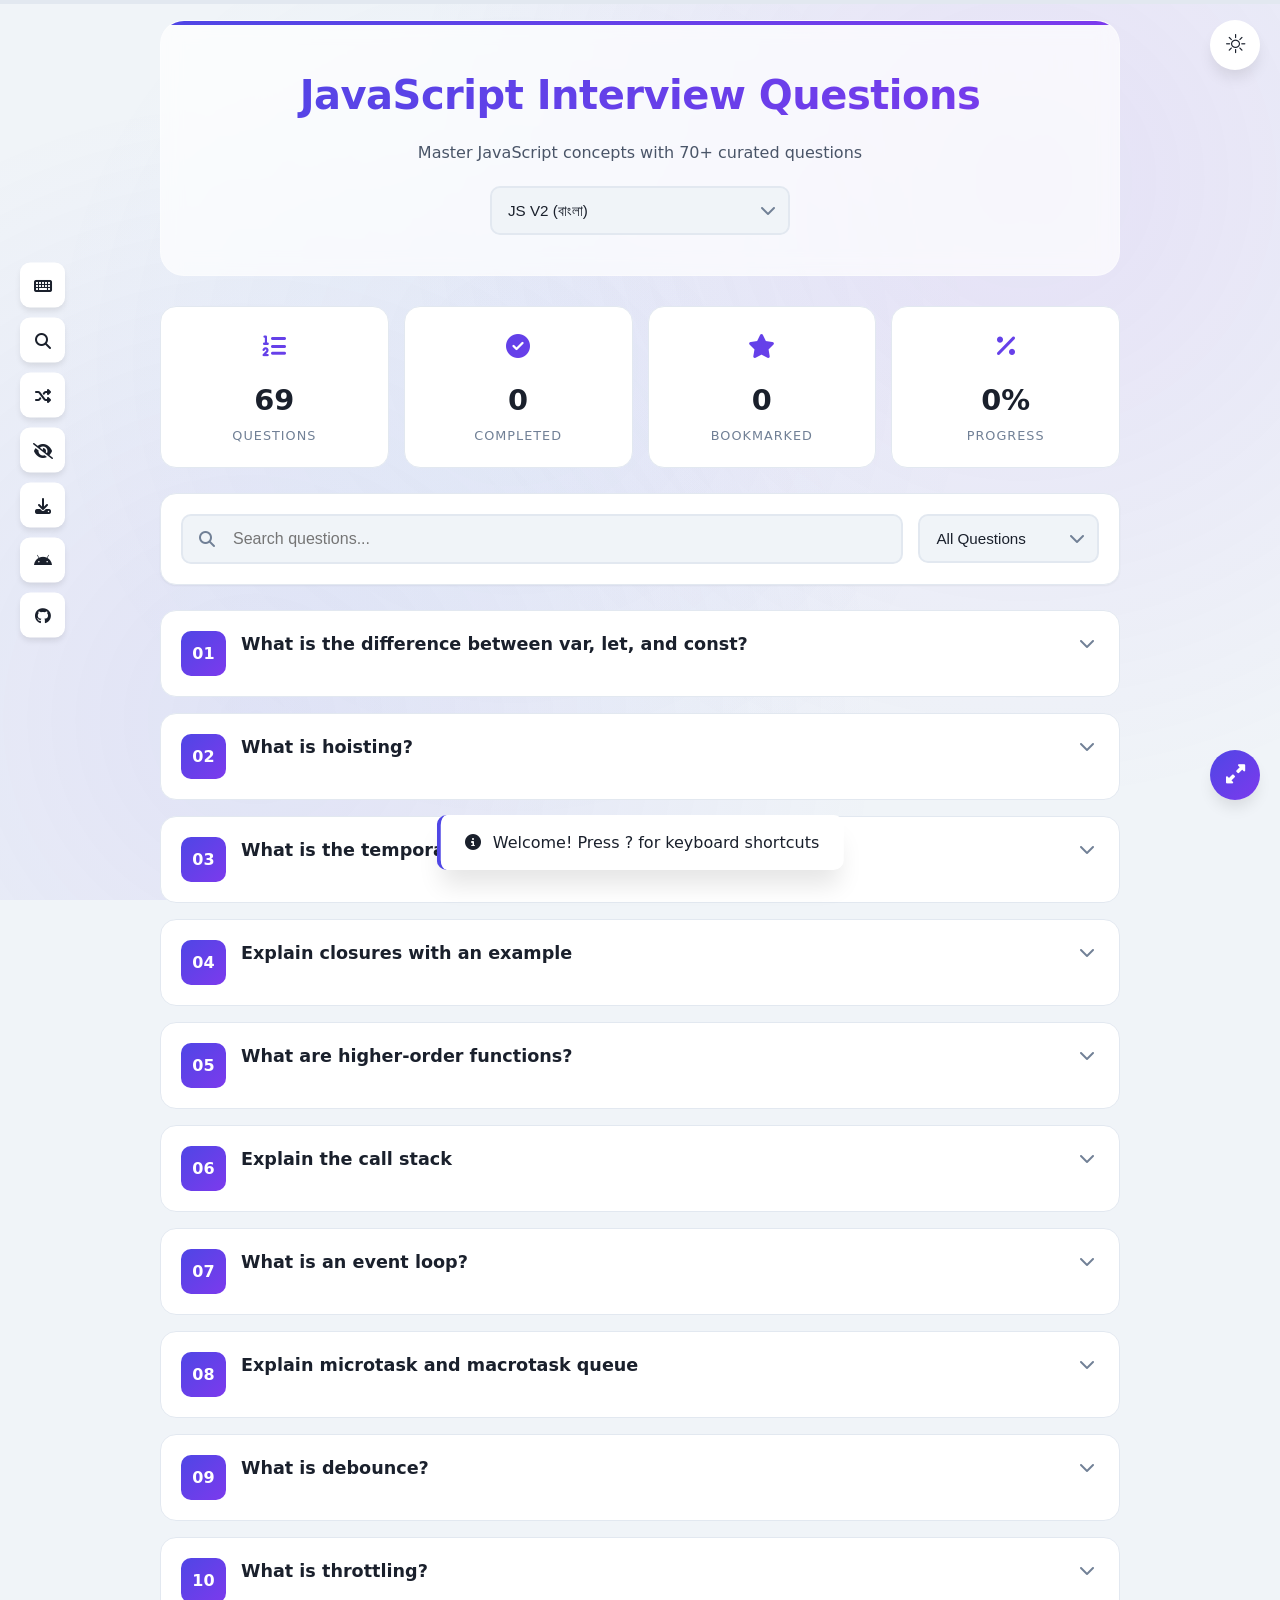
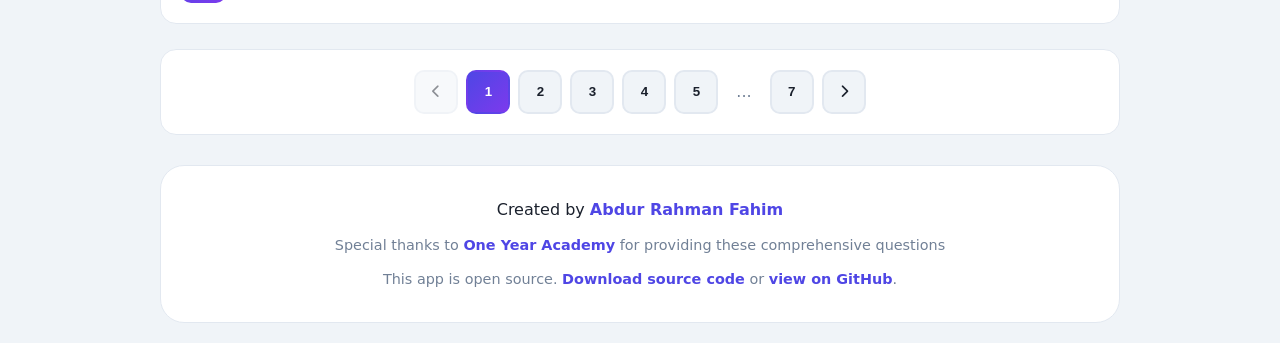
==== commit d3073056: "feat: first visit install banner, shows again after 1 month" ====
--- a/index.html
+++ b/index.html
@@ -199,6 +199,7 @@
           Fahim</a></p>
       <p class="credits">Special thanks to <strong><a href="https://oneyear.academy/" target="_blank"
             rel="noopener noreferrer">One Year Academy</a></strong> for providing these comprehensive questions</p>
+      <p class="credits">This app is open source. <a href="https://github.com/abdurrahmanfahim/JavaScript-Interview-Questions/archive/refs/heads/main.zip" download>Download source code</a> or <a href="https://github.com/abdurrahmanfahim/JavaScript-Interview-Questions" target="_blank" rel="noopener noreferrer">view on GitHub</a>.</p>
     </footer>
   </div>
 
@@ -219,6 +220,25 @@
 
   <!-- Toast Container -->
   <div class="toast-container" id="toastContainer"></div>
+
+  <!-- App Install Banner -->
+  <div class="install-banner hidden" id="installBanner">
+    <div class="install-banner-content">
+      <i class="fa-brands fa-android"></i>
+      <div>
+        <p class="install-banner-title">Get the Android App</p>
+        <p class="install-banner-sub">Offline access, faster experience</p>
+      </div>
+    </div>
+    <div class="install-banner-actions">
+      <button class="btn btn-primary install-banner-btn" onclick="downloadApk(); dismissInstallBanner()">
+        <i class="fa-brands fa-android"></i> Download
+      </button>
+      <button class="install-banner-close" onclick="dismissInstallBanner()" aria-label="Dismiss">
+        <i class="fas fa-times"></i>
+      </button>
+    </div>
+  </div>
 
   <script src="scripts/topicsConfig.js"></script>
   <script src="scripts/questionsData.js"></script>
@@ -234,7 +254,7 @@
   <script src="scripts/logic.js"></script>
   <script>
     if ('serviceWorker' in navigator) {
-      navigator.serviceWorker.register('scripts/service-worker.js');
+      navigator.serviceWorker.register('./service-worker.js');
     }
   </script>
 
--- a/css/styles.css
+++ b/css/styles.css
@@ -1590,6 +1590,11 @@
     max-height: 85vh;
   }
 
+  .modal {
+    padding: 16px;
+    width: 95%;
+  }
+
   .modal-header {
     padding: 20px;
   }
@@ -1675,6 +1680,111 @@
 
   .question-body table tbody td {
     padding: 8px 10px;
+  }
+}
+
+/* Install Banner */
+.install-banner {
+  position: fixed;
+  bottom: 0;
+  left: 0;
+  right: 0;
+  background: var(--bg-secondary);
+  border-top: 1px solid var(--border-color);
+  padding: 14px 20px;
+  display: flex;
+  align-items: center;
+  justify-content: space-between;
+  gap: 12px;
+  z-index: 1500;
+  box-shadow: 0 -4px 20px rgba(0,0,0,0.1);
+  animation: slideUp 0.4s ease;
+}
+
+.install-banner.hidden {
+  display: none;
+}
+
+@keyframes slideUp {
+  from { transform: translateY(100%); }
+  to { transform: translateY(0); }
+}
+
+.install-banner-content {
+  display: flex;
+  align-items: center;
+  gap: 12px;
+  flex: 1;
+}
+
+.install-banner-content > i {
+  font-size: 2rem;
+  background: var(--accent-gradient);
+  -webkit-background-clip: text;
+  -webkit-text-fill-color: transparent;
+  background-clip: text;
+  flex-shrink: 0;
+}
+
+.install-banner-title {
+  font-weight: 700;
+  font-size: 0.95rem;
+  color: var(--text-primary);
+}
+
+.install-banner-sub {
+  font-size: 0.8rem;
+  color: var(--text-muted);
+}
+
+.install-banner-actions {
+  display: flex;
+  align-items: center;
+  gap: 8px;
+  flex-shrink: 0;
+}
+
+.install-banner-btn {
+  padding: 8px 16px;
+  font-size: 0.85rem;
+}
+
+.install-banner-close {
+  width: 32px;
+  height: 32px;
+  border: none;
+  background: var(--bg-tertiary);
+  border-radius: 50%;
+  cursor: pointer;
+  color: var(--text-muted);
+  display: flex;
+  align-items: center;
+  justify-content: center;
+  transition: var(--transition);
+  flex-shrink: 0;
+}
+
+.install-banner-close:hover {
+  background: var(--danger);
+  color: white;
+}
+
+@media (max-width: 480px) {
+  .install-banner {
+    padding: 10px 14px;
+  }
+  .install-banner-content > i {
+    font-size: 1.5rem;
+  }
+  .install-banner-title {
+    font-size: 0.85rem;
+  }
+  .install-banner-sub {
+    font-size: 0.72rem;
+  }
+  .install-banner-btn {
+    padding: 6px 12px;
+    font-size: 0.8rem;
   }
 }
 
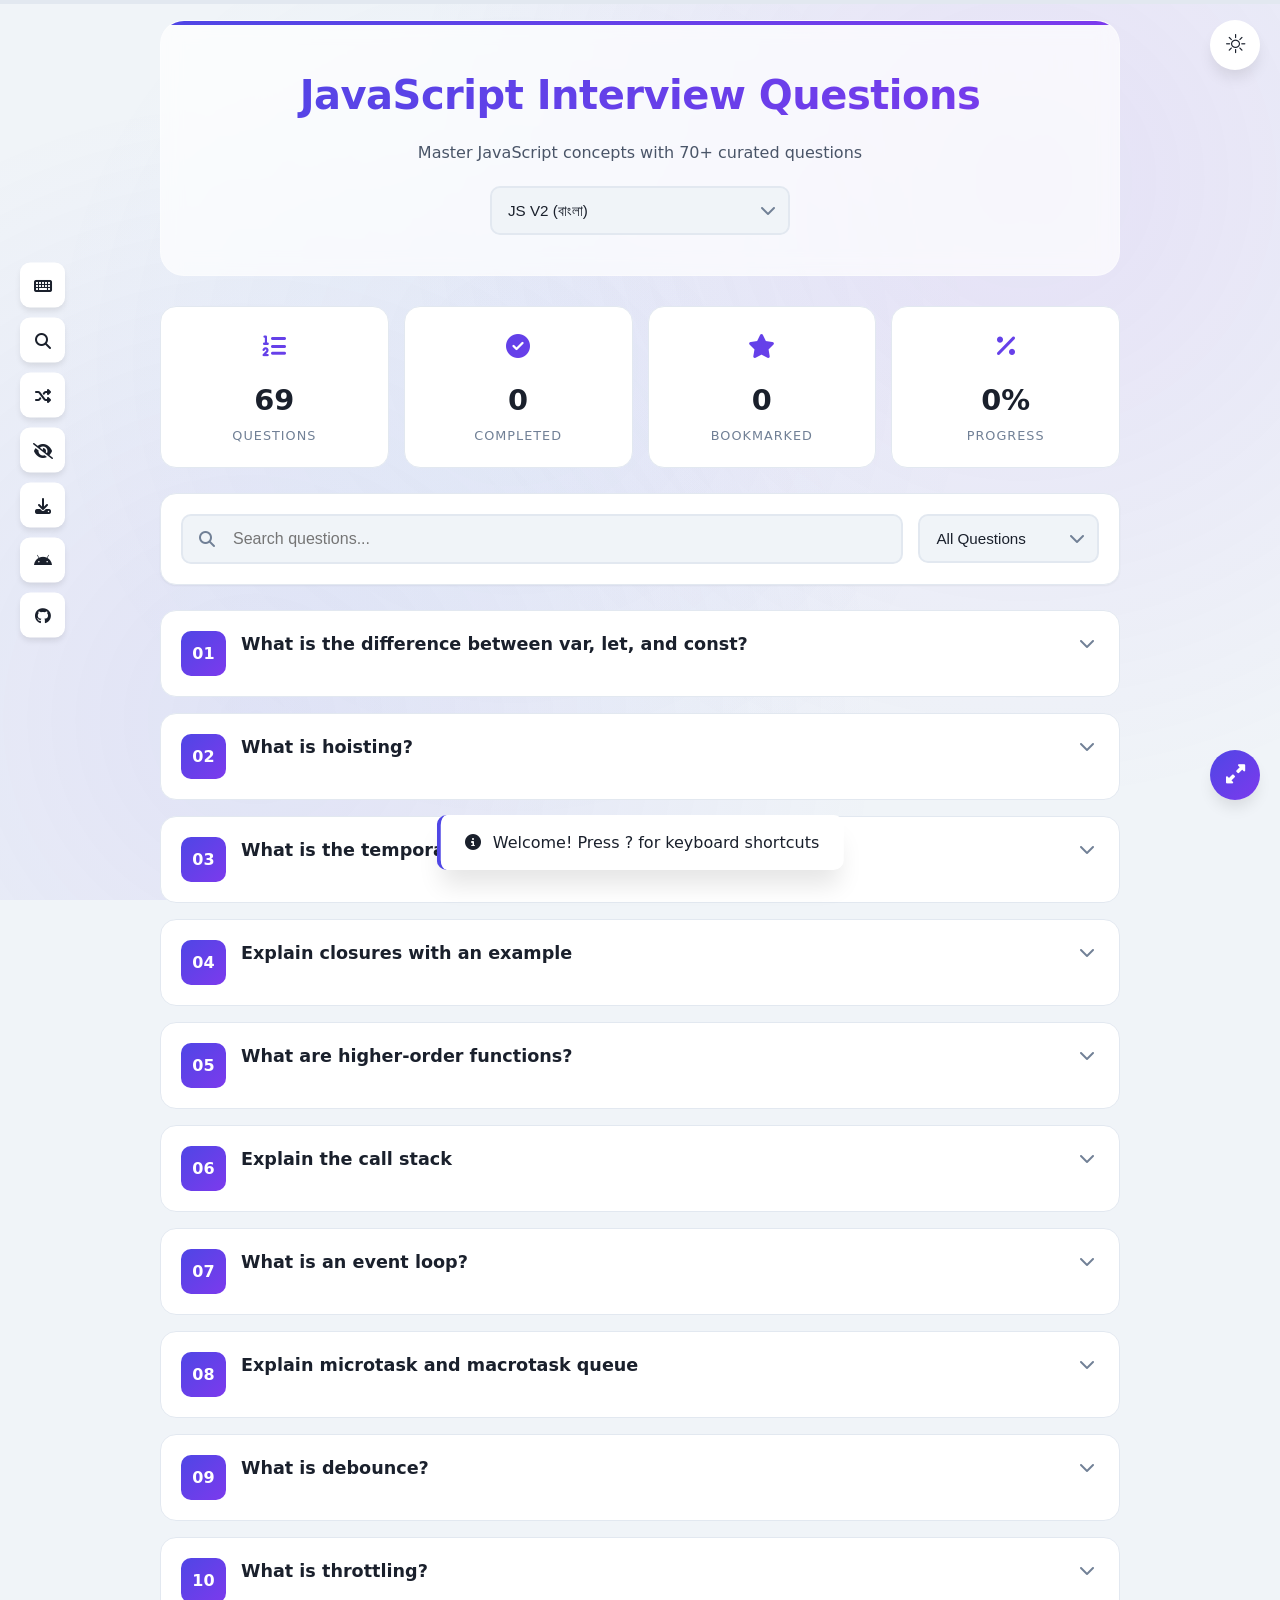
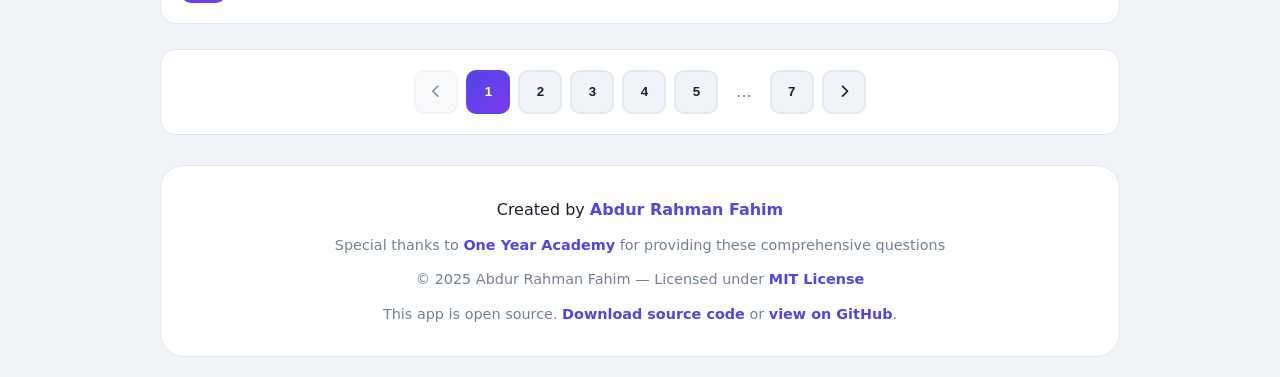
==== commit 7724d6fc: "feat: add MIT license and copyright notice in footer" ====
--- a/index.html
+++ b/index.html
@@ -195,10 +195,9 @@
 
     <!-- Footer -->
     <footer class="footer">
-      <p>Created by <a href="https://github.com/abdurrahmanfahim" target="_blank" rel="noopener noreferrer">Abdur Rahman
-          Fahim</a></p>
-      <p class="credits">Special thanks to <strong><a href="https://oneyear.academy/" target="_blank"
-            rel="noopener noreferrer">One Year Academy</a></strong> for providing these comprehensive questions</p>
+      <p>Created by <a href="https://github.com/abdurrahmanfahim" target="_blank" rel="noopener noreferrer">Abdur Rahman Fahim</a></p>
+      <p class="credits">Special thanks to <strong><a href="https://oneyear.academy/" target="_blank" rel="noopener noreferrer">One Year Academy</a></strong> for providing these comprehensive questions</p>
+      <p class="credits">© 2025 Abdur Rahman Fahim — Licensed under <a href="https://github.com/abdurrahmanfahim/JavaScript-Interview-Questions/blob/main/LICENSE" target="_blank" rel="noopener noreferrer">MIT License</a></p>
       <p class="credits">This app is open source. <a href="https://github.com/abdurrahmanfahim/JavaScript-Interview-Questions/archive/refs/heads/main.zip" download>Download source code</a> or <a href="https://github.com/abdurrahmanfahim/JavaScript-Interview-Questions" target="_blank" rel="noopener noreferrer">view on GitHub</a>.</p>
     </footer>
   </div>
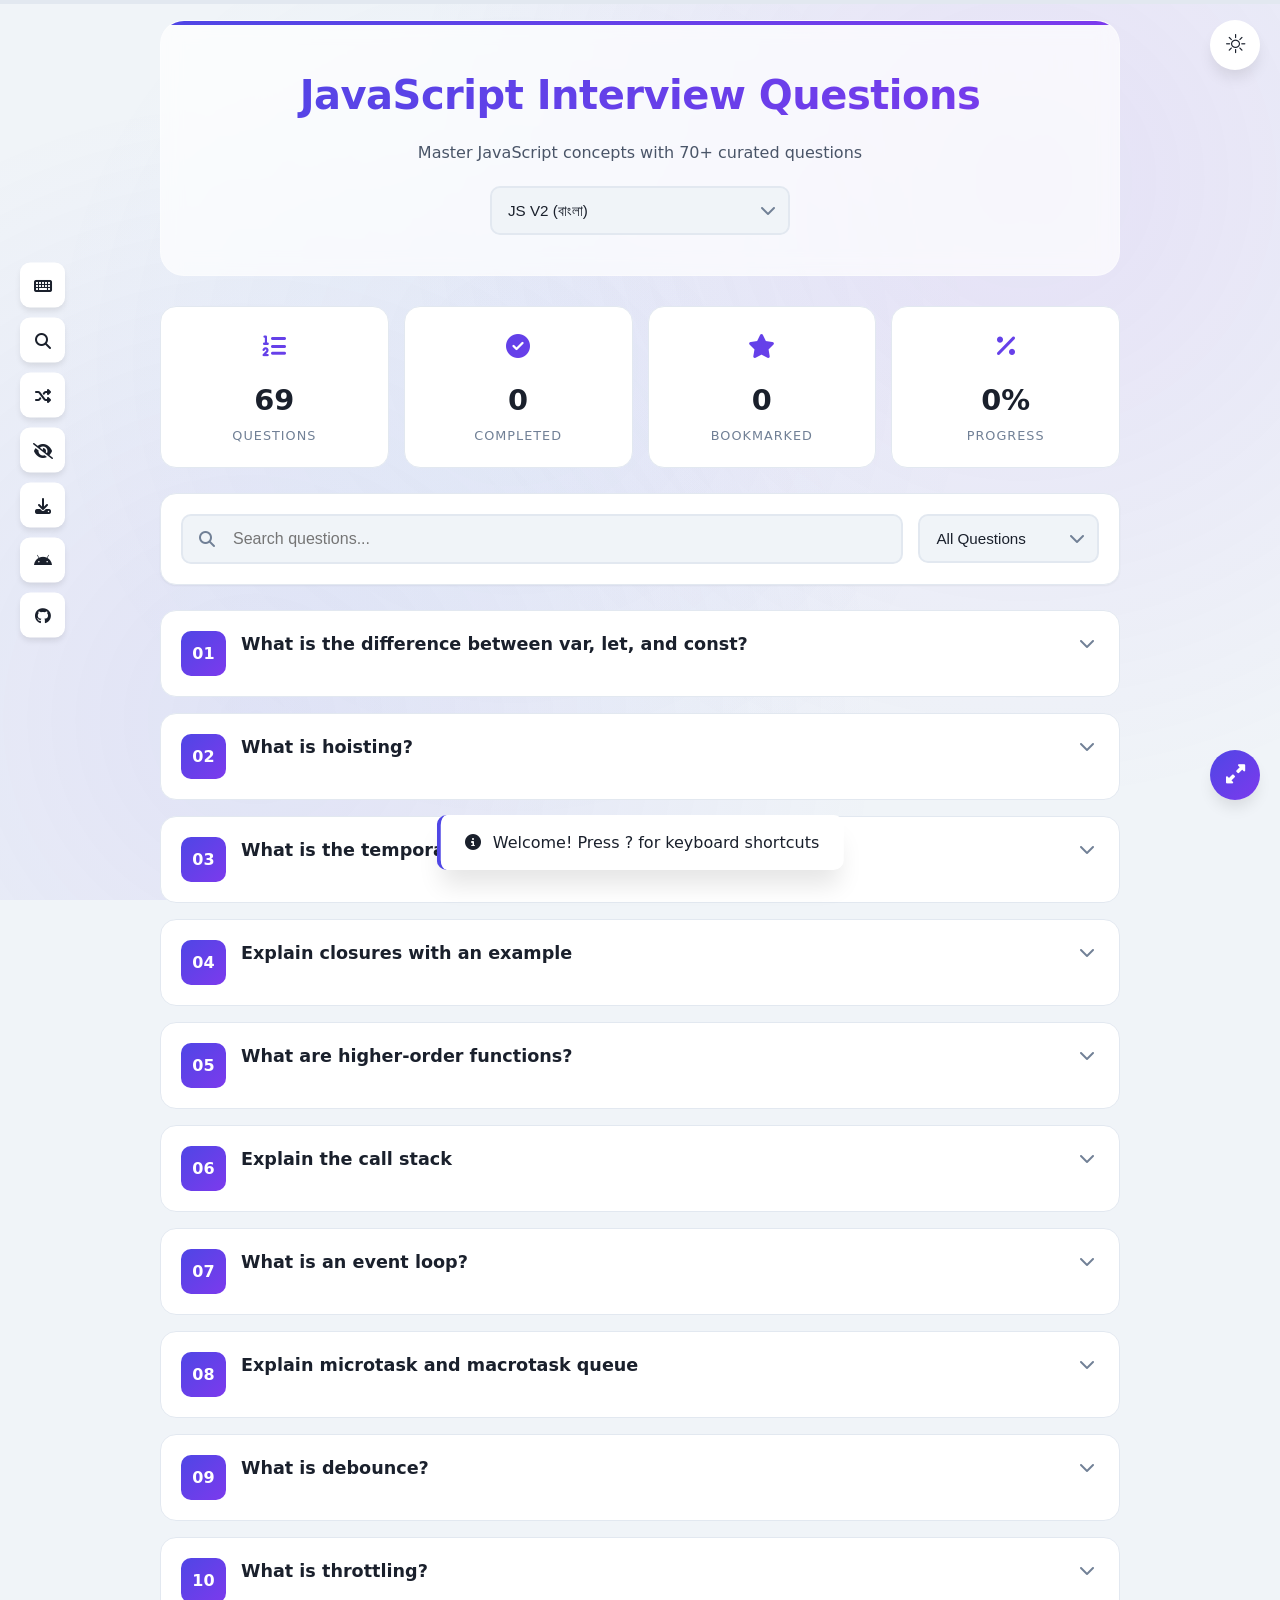
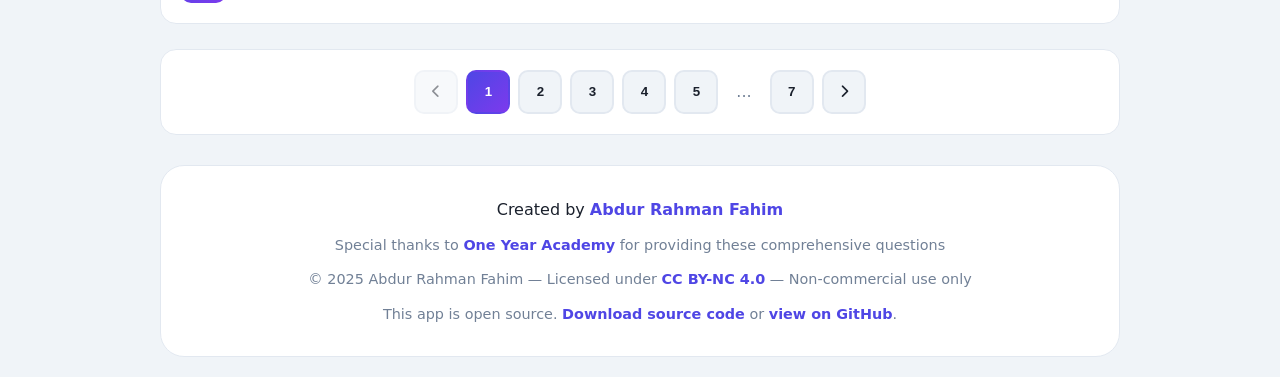
==== commit 56916a09: "feat: change license to CC BY-NC 4.0, non-commercial use only" ====
--- a/index.html
+++ b/index.html
@@ -197,7 +197,7 @@
     <footer class="footer">
       <p>Created by <a href="https://github.com/abdurrahmanfahim" target="_blank" rel="noopener noreferrer">Abdur Rahman Fahim</a></p>
       <p class="credits">Special thanks to <strong><a href="https://oneyear.academy/" target="_blank" rel="noopener noreferrer">One Year Academy</a></strong> for providing these comprehensive questions</p>
-      <p class="credits">© 2025 Abdur Rahman Fahim — Licensed under <a href="https://github.com/abdurrahmanfahim/JavaScript-Interview-Questions/blob/main/LICENSE" target="_blank" rel="noopener noreferrer">MIT License</a></p>
+      <p class="credits">© 2025 Abdur Rahman Fahim — Licensed under <a href="https://creativecommons.org/licenses/by-nc/4.0/" target="_blank" rel="noopener noreferrer">CC BY-NC 4.0</a> — Non-commercial use only</p>
       <p class="credits">This app is open source. <a href="https://github.com/abdurrahmanfahim/JavaScript-Interview-Questions/archive/refs/heads/main.zip" download>Download source code</a> or <a href="https://github.com/abdurrahmanfahim/JavaScript-Interview-Questions" target="_blank" rel="noopener noreferrer">view on GitHub</a>.</p>
     </footer>
   </div>
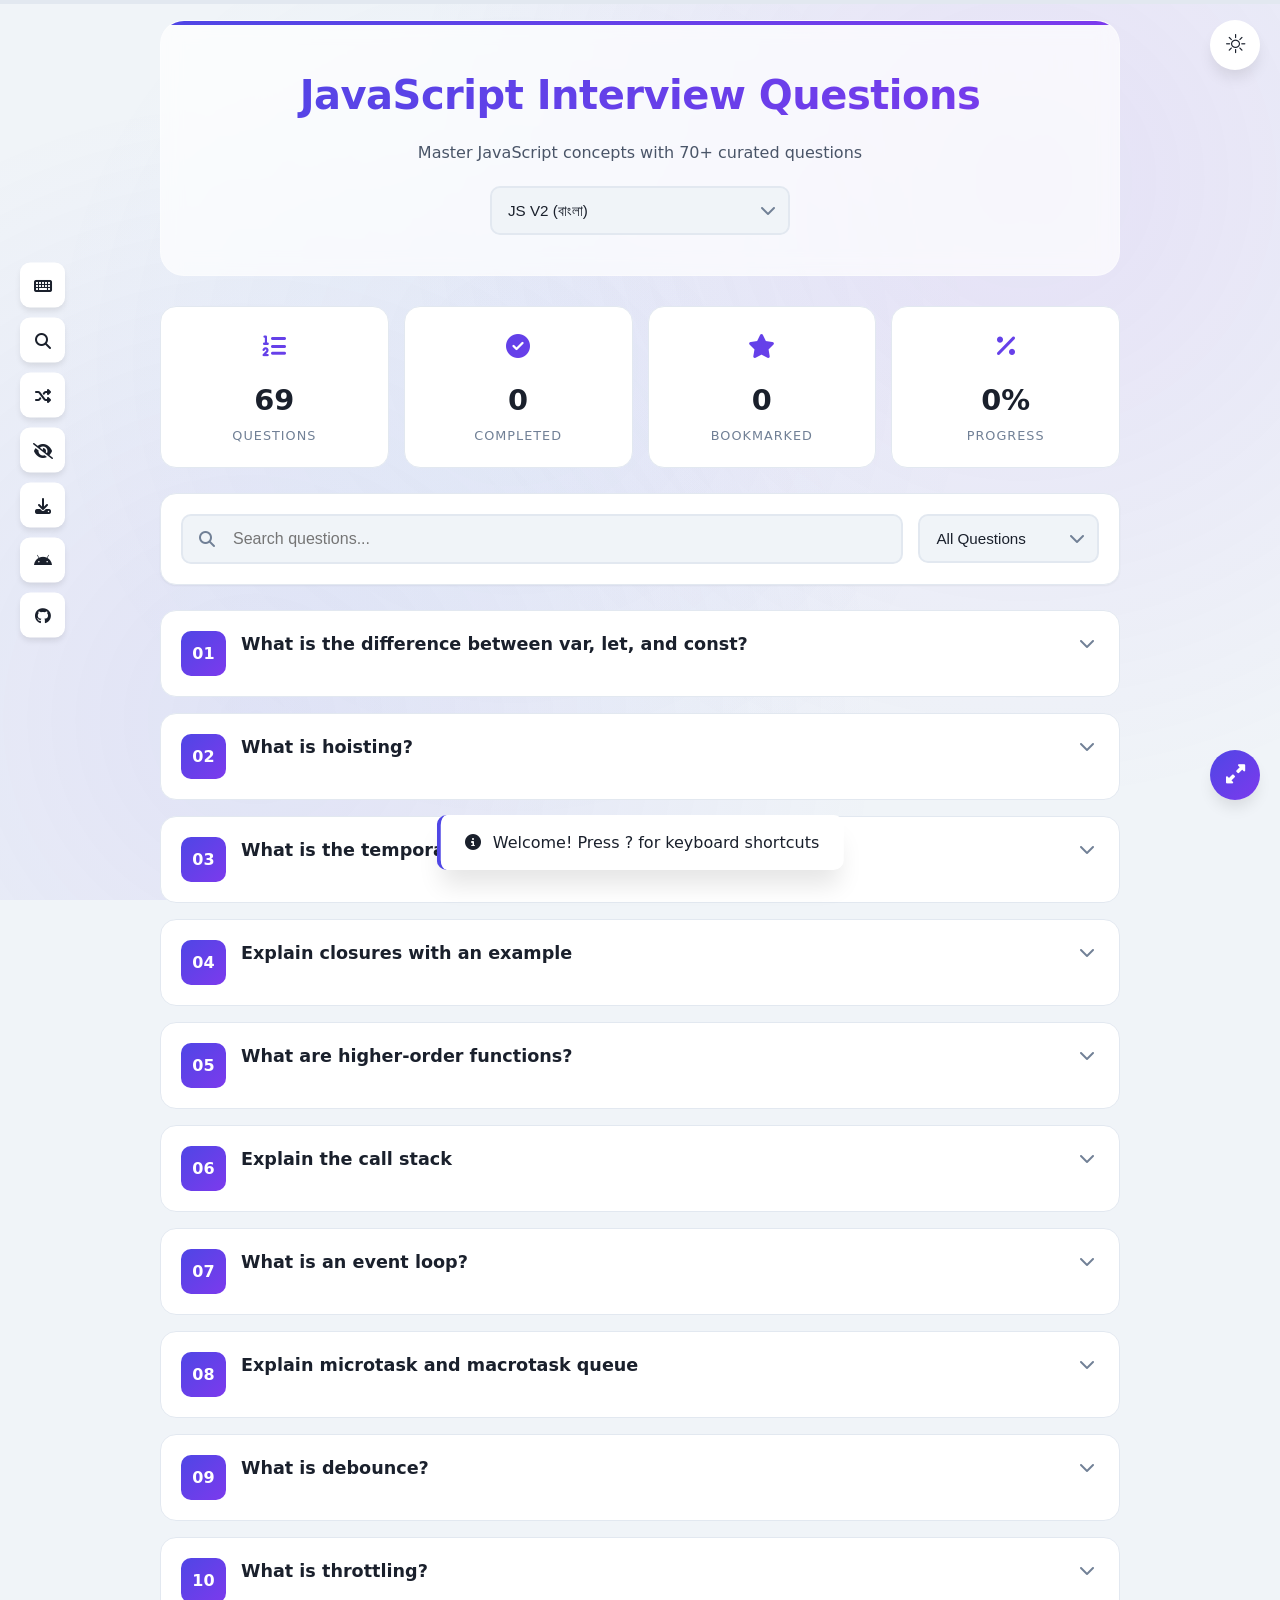
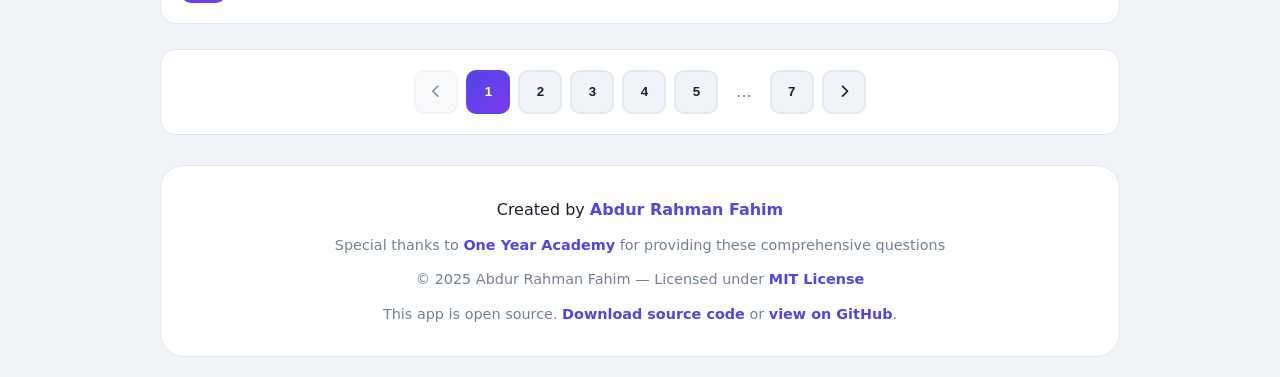
==== commit a1ff2498: "feat: switch to MIT license" ====
--- a/index.html
+++ b/index.html
@@ -197,7 +197,7 @@
     <footer class="footer">
       <p>Created by <a href="https://github.com/abdurrahmanfahim" target="_blank" rel="noopener noreferrer">Abdur Rahman Fahim</a></p>
       <p class="credits">Special thanks to <strong><a href="https://oneyear.academy/" target="_blank" rel="noopener noreferrer">One Year Academy</a></strong> for providing these comprehensive questions</p>
-      <p class="credits">© 2025 Abdur Rahman Fahim — Licensed under <a href="https://creativecommons.org/licenses/by-nc/4.0/" target="_blank" rel="noopener noreferrer">CC BY-NC 4.0</a> — Non-commercial use only</p>
+      <p class="credits">&copy; 2025 Abdur Rahman Fahim &mdash; Licensed under <a href="https://github.com/abdurrahmanfahim/JavaScript-Interview-Questions/blob/main/LICENSE" target="_blank" rel="noopener noreferrer">MIT License</a></p>
       <p class="credits">This app is open source. <a href="https://github.com/abdurrahmanfahim/JavaScript-Interview-Questions/archive/refs/heads/main.zip" download>Download source code</a> or <a href="https://github.com/abdurrahmanfahim/JavaScript-Interview-Questions" target="_blank" rel="noopener noreferrer">view on GitHub</a>.</p>
     </footer>
   </div>
